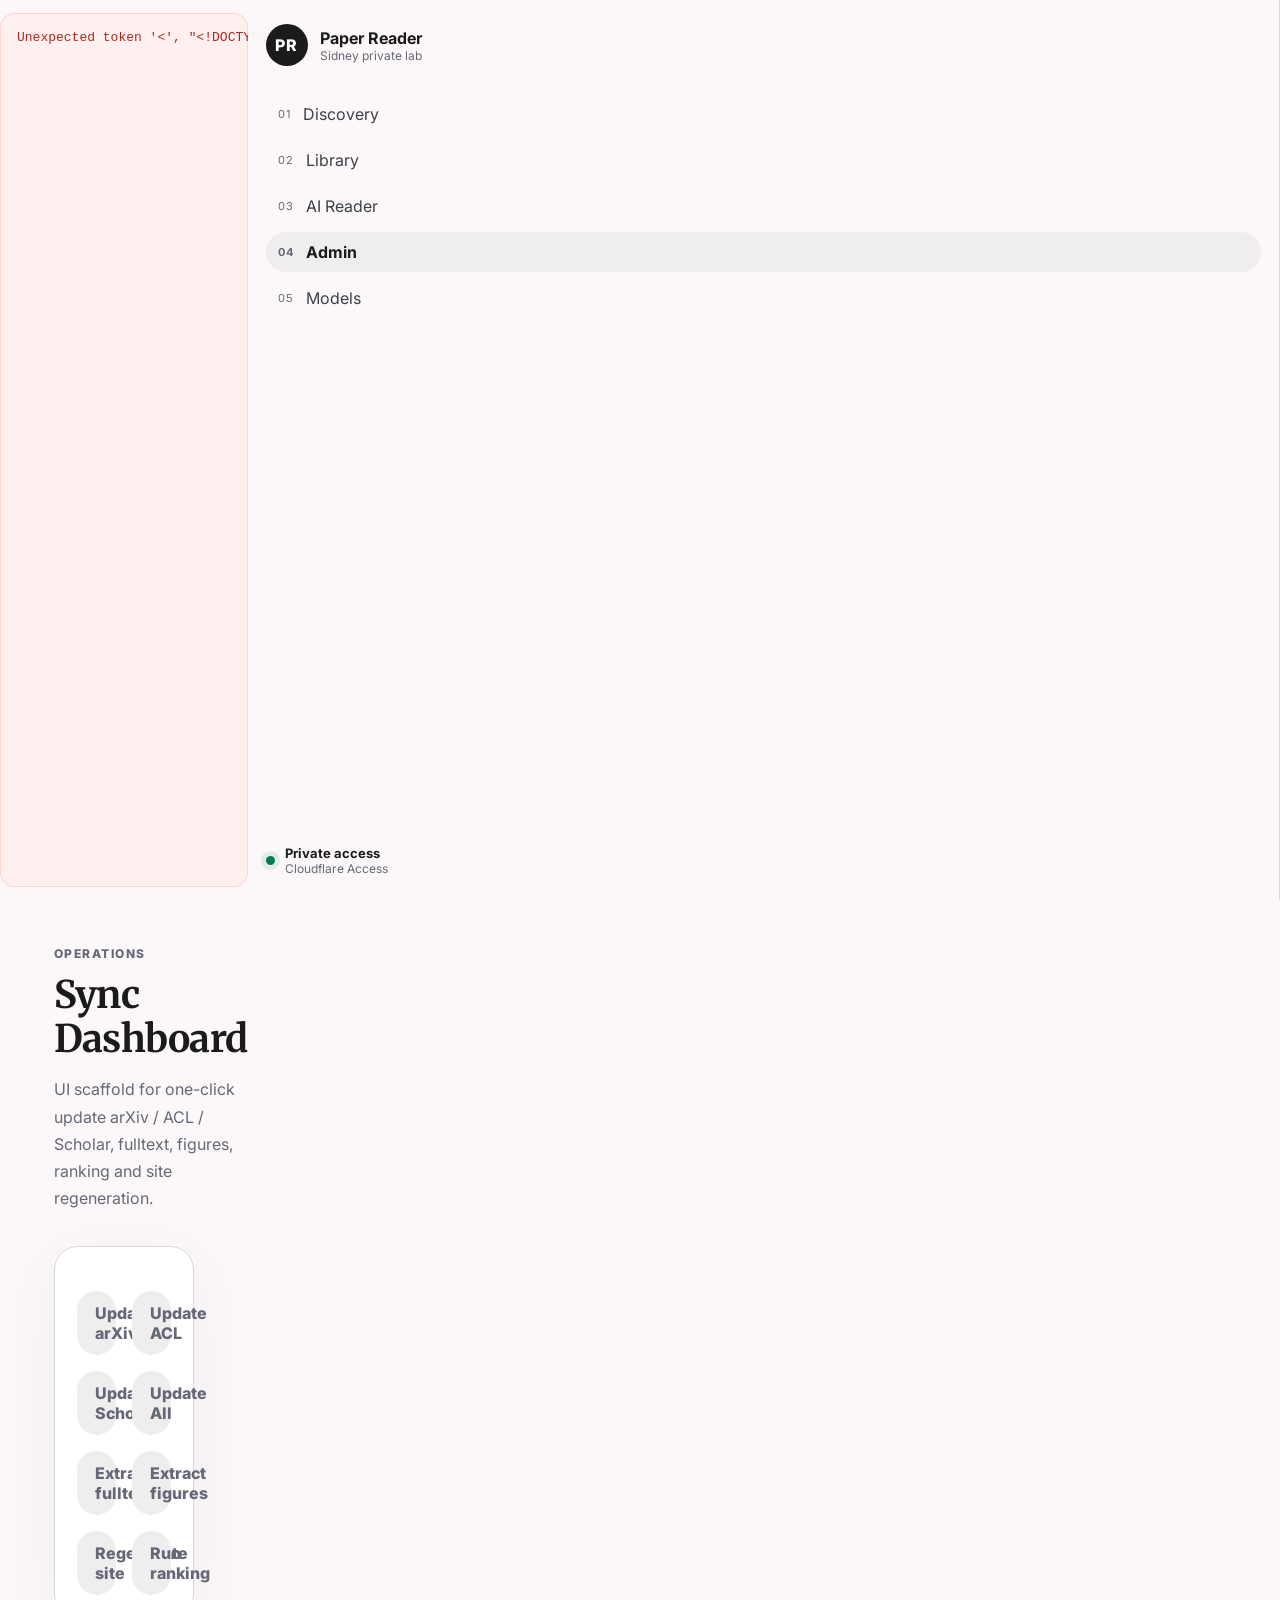
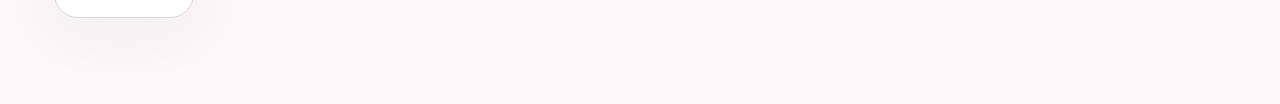
==== paper_search/reader_web/admin.html @ 404bb13f "feat: add multi-page AI reader layout" ====
<!doctype html>
<html lang="zh-CN"><head><meta charset="utf-8" /><meta name="viewport" content="width=device-width, initial-scale=1" /><title>Admin · __SITE_TITLE__</title><link rel="stylesheet" href="assets/style.css?v=multi-1" /></head>
<body class="reader-app" data-page="admin"><aside class="sidebar" data-nav></aside><main class="main-frame"><header class="masthead compact"><div><p class="eyebrow">Operations</p><h1>Sync Dashboard</h1><p class="lead">UI scaffold for one-click update arXiv / ACL / Scholar, fulltext, figures, ranking and site regeneration.</p></div></header><section class="settings-card admin-card"><div class="action-grid"><button disabled>Update arXiv</button><button disabled>Update ACL</button><button disabled>Update Scholar</button><button disabled>Update All</button><button disabled>Extract fulltext</button><button disabled>Extract figures</button><button disabled>Regenerate site</button><button disabled>Run ranking</button></div></section></main><script src="assets/app.js?v=multi-1"></script></body></html>
---- paper_search/reader_web/assets/style.css ----
@import url('https://fonts.googleapis.com/css2?family=Inter:wght@400;500;600;700;800&family=Merriweather:wght@400;700;900&display=swap');
:root{color-scheme:light;--bg:#fcf8f9;--surface:#fff;--surface-low:#f6f3f4;--surface-mid:#f0edee;--surface-high:#e5e2e3;--text:#1b1b1c;--muted:#656977;--line:#d9d7dc;--blue:#004ac6;--blue-soft:#dbe1ff;--green:#007d52;--red:#b4271d;--shadow:0 24px 80px rgba(33,36,44,.08)}*{box-sizing:border-box}html{scroll-behavior:smooth}body{margin:0;background:var(--bg);color:var(--text);font-family:Inter,ui-sans-serif,system-ui,-apple-system,"Segoe UI",sans-serif}a{color:inherit;text-decoration:none}button,input,select,textarea{font:inherit}.hidden{display:none!important}.reader-app{display:grid;grid-template-columns:248px minmax(0,1fr);min-height:100vh}.sidebar{position:sticky;top:0;height:100vh;padding:24px 18px;border-right:1px solid var(--line);background:rgba(252,248,249,.9);backdrop-filter:blur(18px);display:flex;flex-direction:column;gap:28px}.brand-block{display:flex;gap:12px;align-items:center}.brand-mark{width:42px;height:42px;border-radius:50%;background:var(--text);color:#fff;display:grid;place-items:center;font-weight:800;letter-spacing:.08em}.brand-block strong{display:block}.brand-block span,.sidebar-foot small,.eyebrow,.card-meta,.daily-item small{display:block;color:var(--muted);font-size:12px}.side-nav{display:grid;gap:6px}.side-link{border:0;background:transparent;border-radius:999px;padding:10px 12px;text-align:left;color:#3c4048;display:flex;gap:12px;align-items:center}.side-link span{font-size:11px;color:var(--muted);letter-spacing:.08em}.side-link.active,.side-link:hover{background:var(--surface-mid);color:var(--text);font-weight:700}.sidebar-foot{margin-top:auto;display:flex;gap:10px;align-items:center;font-size:13px}.live-dot{width:9px;height:9px;border-radius:50%;background:var(--green);box-shadow:0 0 0 5px rgba(0,125,82,.1)}.main-frame{padding:34px 54px 86px;max-width:1440px;width:100%;margin:0 auto}.masthead{display:flex;justify-content:space-between;gap:30px;align-items:flex-start;margin-bottom:28px}.masthead.compact{margin-bottom:18px}.eyebrow{text-transform:uppercase;letter-spacing:.12em;font-weight:800}.masthead h1,.library-toolbar h2,.settings-card h2{font-family:Merriweather,serif;font-size:38px;line-height:1.15;margin:8px 0 10px;letter-spacing:-.02em}.lead{max-width:780px;color:var(--muted);font-size:16px;line-height:1.7}.mast-actions{display:flex;gap:10px}.icon-btn,.primary-link,.text-action{border:0;border-radius:999px;background:var(--text);color:#fff;padding:10px 16px;font-weight:800;cursor:pointer}.icon-btn.ghost{background:var(--surface);color:var(--text);border:1px solid var(--line)}.text-action{background:transparent;color:var(--blue);padding:0}.stats-strip{display:grid;grid-template-columns:repeat(4,minmax(0,1fr));gap:14px;margin-bottom:30px}.stat{background:var(--surface);border:1px solid var(--line);padding:18px;border-radius:18px}.stat strong{display:block;font-size:30px;font-family:Merriweather,serif}.stat span{display:block;font-weight:700}.stat small{color:var(--muted)}.editorial-grid{display:grid;grid-template-columns:minmax(0,1fr) 360px;gap:24px}.hero-paper{min-height:420px;background:linear-gradient(135deg,#fff 0,#fff 58%,var(--blue-soft));border:1px solid var(--line);border-radius:28px;padding:42px;display:flex;flex-direction:column;justify-content:flex-end;box-shadow:var(--shadow)}.hero-paper h2{font-family:Merriweather,serif;font-size:34px;line-height:1.22;max-width:780px;margin:10px 0}.hero-paper p{font-size:17px;line-height:1.75;color:#3f4450;max-width:840px}.hero-footer{display:flex;justify-content:space-between;gap:14px;align-items:center;margin-top:22px;color:var(--muted)}.today-column,.settings-card,.mini-panel{background:var(--surface);border:1px solid var(--line);border-radius:24px;padding:22px;box-shadow:0 16px 60px rgba(33,36,44,.05)}.section-head{display:flex;align-items:center;justify-content:space-between;gap:12px;margin-bottom:16px}.section-head span:first-child{text-transform:uppercase;letter-spacing:.12em;color:var(--muted);font-size:12px;font-weight:800}.daily-list{display:grid;gap:4px}.daily-item{display:grid;grid-template-columns:34px 1fr;gap:10px;padding:14px 0;border-bottom:1px solid var(--line)}.daily-item span{color:var(--blue);font-weight:800}.daily-item strong{font-family:Merriweather,serif;line-height:1.35}.daily-item small{grid-column:2}.continue-section{margin-top:34px}.continue-grid,.paper-grid{display:grid;grid-template-columns:repeat(3,minmax(0,1fr));gap:16px}.small-card,.paper-card{background:var(--surface);border:1px solid var(--line);border-radius:20px;padding:22px;min-height:220px;display:flex;flex-direction:column;transition:.18s ease}.small-card:hover,.paper-card:hover{transform:translateY(-2px);border-color:#b9c1d4}.card-meta{display:flex;justify-content:space-between;gap:10px;text-transform:uppercase;letter-spacing:.08em}.small-card h3,.paper-card h3{font-family:Merriweather,serif;font-size:19px;line-height:1.35;margin:18px 0 10px}.small-card p,.paper-card p{color:#4c5260;line-height:1.65;margin:0 0 auto}.tag-row{display:flex;gap:6px;flex-wrap:wrap;margin-top:18px}.tag-row em,.meta-list em{font-style:normal;font-size:11px;background:var(--surface-mid);border-radius:999px;padding:4px 8px;color:#48505e}.library-toolbar{display:flex;justify-content:flex-end;gap:20px;align-items:flex-end;margin-bottom:22px}.filters{display:flex;gap:10px;flex-wrap:wrap;justify-content:flex-end}.filters input,.filters select,.settings-grid input,.settings-grid select,.full-input,.chat-config input,.chat-config select{border:1px solid var(--line);background:#fff;border-radius:12px;padding:11px 12px;min-width:180px}.settings-grid,.action-grid{display:grid;grid-template-columns:repeat(2,minmax(0,1fr));gap:16px;margin-top:22px}.settings-grid label{display:grid;gap:8px;color:var(--muted);font-weight:700}.action-grid button{border:0;border-radius:999px;background:var(--surface-mid);color:var(--muted);padding:12px 18px;font-weight:800;cursor:not-allowed}.empty,.fatal{background:#fff0ef;color:var(--red);border:1px solid #ffd5d0;border-radius:14px;padding:16px}.back-link{font-weight:800;color:var(--blue)}
/* AI three-column reader */.ai-reader-app{grid-template-columns:300px minmax(420px,1fr) 360px;height:100vh;overflow:hidden}.reader-left,.reader-chat{height:100vh;overflow:auto;background:rgba(252,248,249,.94);border-right:1px solid var(--line);padding:22px;display:flex;flex-direction:column;gap:18px}.reader-chat{border-right:0;border-left:1px solid var(--line);background:var(--surface-low)}.left-panel,.chat-config{background:var(--surface);border:1px solid var(--line);border-radius:20px;padding:16px;display:grid;gap:10px}.paper-list-panel{min-height:0;flex:1}.ai-paper-list{display:grid;gap:8px;overflow:auto}.ai-paper-item{border:1px solid transparent;background:transparent;border-radius:14px;padding:12px;text-align:left;display:grid;gap:4px;cursor:pointer}.ai-paper-item:hover,.ai-paper-item.active{background:var(--surface-mid);border-color:var(--line)}.ai-paper-item strong{font-family:Merriweather,serif;font-size:14px;line-height:1.35}.ai-paper-item span,.ai-paper-item small{color:var(--muted);font-size:12px}.reader-center{height:100vh;overflow:auto;padding:24px 28px 34px}.ai-paper-header{margin:0 auto 18px;max-width:980px}.ai-paper-header h1{font-family:Merriweather,serif;font-size:30px;line-height:1.2;margin:8px 0 10px}.ai-paper-header p{color:var(--muted);line-height:1.5}.pdf-shell{max-width:980px;margin:0 auto;background:var(--surface);border:1px solid var(--line);border-radius:24px;overflow:hidden;box-shadow:var(--shadow)}.pdf-toolbar{height:58px;padding:10px 14px;border-bottom:1px solid var(--line);display:flex;justify-content:space-between;gap:12px;align-items:center}.pdf-toolbar strong{display:block}.pdf-toolbar span{font-size:12px;color:var(--muted)}.pdf-actions{display:flex;gap:8px;align-items:center}.tiny{border:1px solid var(--line);background:var(--surface-low);border-radius:999px;padding:7px 11px;font-size:12px;font-weight:800;cursor:pointer}.tiny.active{background:var(--text);color:#fff}.tiny.ghost{color:var(--blue);background:#fff}#pdf-frame{width:100%;height:calc(100vh - 230px);min-height:560px;border:0;background:#f3f3f3}.synced-note{padding:34px;min-height:560px}.reader-chat .prompt-row{margin:0}.prompt-row{display:flex;gap:8px;flex-wrap:wrap;margin-top:18px}.prompt-row.vertical{display:grid}.prompt-chip{border:1px solid var(--line);background:var(--surface);border-radius:999px;padding:9px 12px;cursor:pointer;color:#333;text-align:left}.prompt-chip:hover{border-color:var(--blue);color:var(--blue)}.chat-log{flex:1;overflow:auto;padding:6px 0;display:flex;flex-direction:column;gap:12px}.bubble{max-width:92%;border:1px solid var(--line);background:var(--surface);padding:13px 15px;border-radius:18px;line-height:1.65;white-space:pre-wrap}.bubble.user{align-self:flex-end;background:var(--text);color:#fff}.bubble.error{background:#fff0ef;color:var(--red)}.floating-composer{display:flex;gap:10px;background:#fff;border:1px solid var(--line);border-radius:24px;padding:10px;box-shadow:0 18px 55px rgba(33,36,44,.10)}.floating-composer textarea{flex:1;border:0;outline:0;resize:none;min-height:46px;padding:10px;background:transparent}.floating-composer button{border:0;border-radius:999px;background:var(--green);color:#fff;padding:10px 18px;font-weight:800;cursor:pointer}.chat-config{grid-template-columns:1fr}.chat-config select,.chat-config input{width:100%;min-width:0}
/* simple paper page */.reading-hero{max-width:980px;margin:20px auto 32px}.reading-hero h1{font-family:Merriweather,serif;font-size:42px;line-height:1.18;letter-spacing:-.02em;margin:10px 0 16px}.reading-hero p{color:var(--muted);line-height:1.7}.reading-layout{display:grid;grid-template-columns:minmax(0,780px) 320px;gap:54px;align-items:start;justify-content:center}.reading-column{background:var(--surface);border:1px solid var(--line);border-radius:28px;padding:44px}.content-section{scroll-margin-top:24px;border-bottom:1px solid var(--line);padding-bottom:28px;margin-bottom:30px}.content-section:last-child{border-bottom:0;margin-bottom:0}.content-section h2{font-family:Merriweather,serif;font-size:24px;margin:0 0 16px}.content-section p{font-family:Merriweather,serif;font-size:17px;line-height:1.85;color:#30323a;white-space:pre-wrap}.insight-column{position:sticky;top:24px;display:grid;gap:16px}.meta-list{display:grid;grid-template-columns:90px 1fr;gap:10px;margin:12px 0 0}.meta-list dt{color:var(--muted);font-size:12px;text-transform:uppercase;letter-spacing:.08em}.meta-list dd{margin:0}.status-pill{border-radius:999px;background:#e8f7ef;color:var(--green);padding:4px 9px;font-size:12px;font-weight:800}
@media(max-width:1200px){.ai-reader-app{grid-template-columns:260px minmax(0,1fr)}.reader-chat{grid-column:1/3;height:42vh;border-left:0;border-top:1px solid var(--line)}.reader-center{height:58vh}.reader-left{height:58vh}}@media(max-width:900px){.reader-app,.ai-reader-app{display:block;height:auto;overflow:auto}.sidebar,.reader-left,.reader-chat{position:relative;height:auto;border-right:0;border-bottom:1px solid var(--line)}.main-frame,.reader-center{padding:24px}.editorial-grid,.reading-layout{grid-template-columns:1fr}.stats-strip,.continue-grid,.paper-grid{grid-template-columns:repeat(2,minmax(0,1fr))}.insight-column{position:relative;top:auto}#pdf-frame{height:560px}}@media(max-width:680px){.masthead,.library-toolbar{display:block}.stats-strip,.continue-grid,.paper-grid,.settings-grid,.action-grid{grid-template-columns:1fr}.hero-paper{padding:26px;min-height:320px}.hero-paper h2,.reading-hero h1{font-size:28px}.filters{justify-content:stretch}.filters input,.filters select{width:100%}.reading-column{padding:24px}}
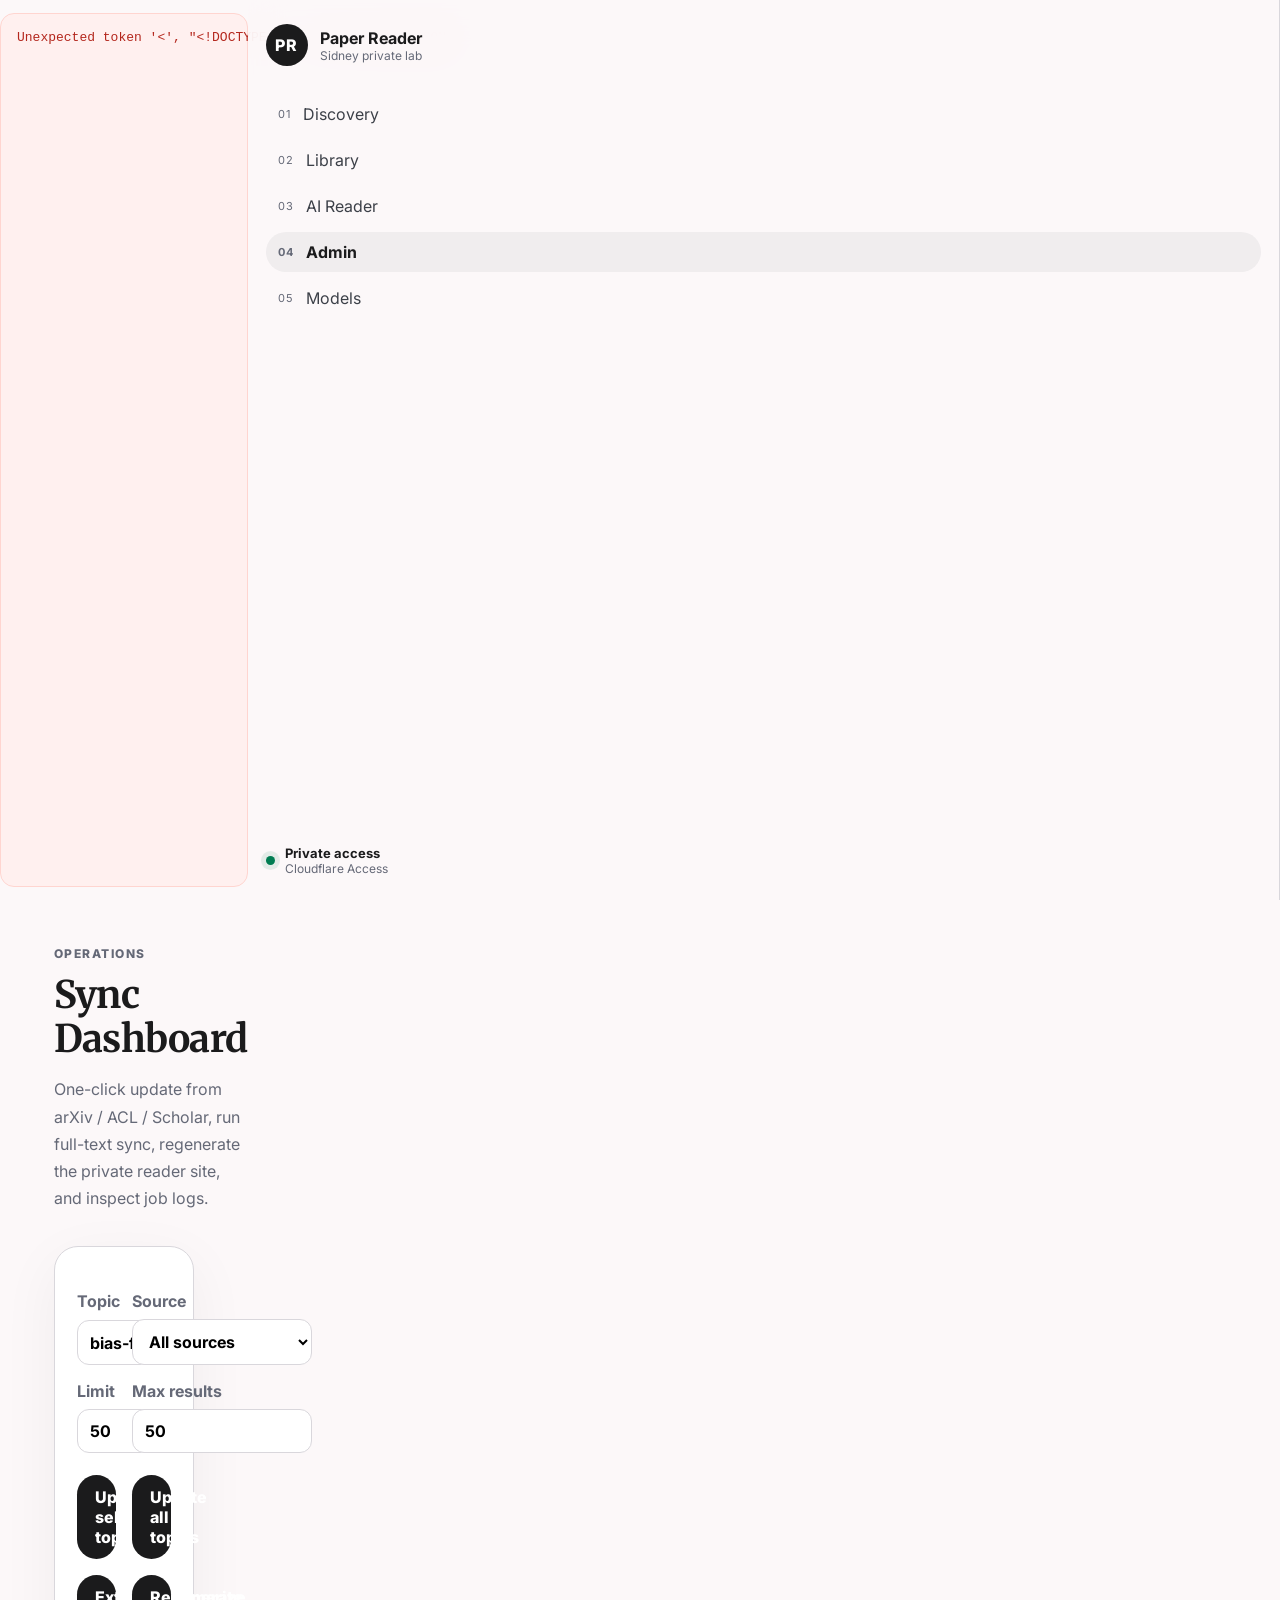
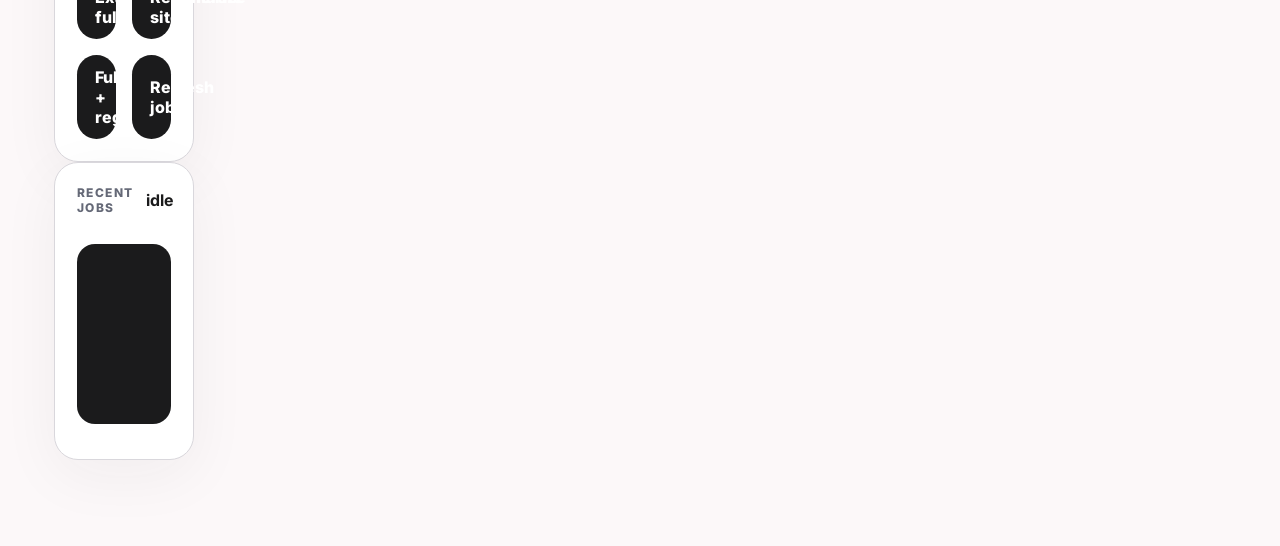
==== commit 33aa247f: "feat: add reader admin job dashboard" ====
--- a/paper_search/reader_web/admin.html
+++ b/paper_search/reader_web/admin.html
@@ -1,3 +1,3 @@
 <!doctype html>
 <html lang="zh-CN"><head><meta charset="utf-8" /><meta name="viewport" content="width=device-width, initial-scale=1" /><title>Admin · __SITE_TITLE__</title><link rel="stylesheet" href="assets/style.css?v=multi-1" /></head>
-<body class="reader-app" data-page="admin"><aside class="sidebar" data-nav></aside><main class="main-frame"><header class="masthead compact"><div><p class="eyebrow">Operations</p><h1>Sync Dashboard</h1><p class="lead">UI scaffold for one-click update arXiv / ACL / Scholar, fulltext, figures, ranking and site regeneration.</p></div></header><section class="settings-card admin-card"><div class="action-grid"><button disabled>Update arXiv</button><button disabled>Update ACL</button><button disabled>Update Scholar</button><button disabled>Update All</button><button disabled>Extract fulltext</button><button disabled>Extract figures</button><button disabled>Regenerate site</button><button disabled>Run ranking</button></div></section></main><script src="assets/app.js?v=multi-1"></script></body></html>
+<body class="reader-app" data-page="admin"><aside class="sidebar" data-nav></aside><main class="main-frame"><header class="masthead compact"><div><p class="eyebrow">Operations</p><h1>Sync Dashboard</h1><p class="lead">One-click update from arXiv / ACL / Scholar, run full-text sync, regenerate the private reader site, and inspect job logs.</p></div></header><section class="settings-card admin-card"><div class="settings-grid"><label>Topic<input id="admin-topic" value="bias-fairness" /></label><label>Source<select id="admin-source"><option value="all">All sources</option><option value="acl">ACL</option><option value="arxiv">arXiv</option><option value="scholar">Scholar</option></select></label><label>Limit<input id="admin-limit" type="number" value="50" min="1" max="1000" /></label><label>Max results<input id="admin-max-results" type="number" value="50" min="1" max="500" /></label></div><div class="action-grid"><button data-job-action="update">Update selected topic</button><button data-job-action="update-all">Update all topics</button><button data-job-action="fulltext">Extract/summarize fulltext</button><button data-job-action="regenerate">Regenerate site</button><button data-job-action="fulltext-and-regenerate">Fulltext + regenerate</button><button data-refresh-jobs="1">Refresh jobs</button></div></section><section class="settings-card"><div class="section-head"><span>Recent jobs</span><strong id="job-status-title">idle</strong></div><div id="job-list" class="job-list"></div><pre id="job-output" class="job-output"></pre></section></main><script src="assets/app.js?v=multi-1"></script></body></html>
--- a/paper_search/reader_web/assets/style.css
+++ b/paper_search/reader_web/assets/style.css
@@ -1,5 +1,5 @@
 @import url('https://fonts.googleapis.com/css2?family=Inter:wght@400;500;600;700;800&family=Merriweather:wght@400;700;900&display=swap');
-:root{color-scheme:light;--bg:#fcf8f9;--surface:#fff;--surface-low:#f6f3f4;--surface-mid:#f0edee;--surface-high:#e5e2e3;--text:#1b1b1c;--muted:#656977;--line:#d9d7dc;--blue:#004ac6;--blue-soft:#dbe1ff;--green:#007d52;--red:#b4271d;--shadow:0 24px 80px rgba(33,36,44,.08)}*{box-sizing:border-box}html{scroll-behavior:smooth}body{margin:0;background:var(--bg);color:var(--text);font-family:Inter,ui-sans-serif,system-ui,-apple-system,"Segoe UI",sans-serif}a{color:inherit;text-decoration:none}button,input,select,textarea{font:inherit}.hidden{display:none!important}.reader-app{display:grid;grid-template-columns:248px minmax(0,1fr);min-height:100vh}.sidebar{position:sticky;top:0;height:100vh;padding:24px 18px;border-right:1px solid var(--line);background:rgba(252,248,249,.9);backdrop-filter:blur(18px);display:flex;flex-direction:column;gap:28px}.brand-block{display:flex;gap:12px;align-items:center}.brand-mark{width:42px;height:42px;border-radius:50%;background:var(--text);color:#fff;display:grid;place-items:center;font-weight:800;letter-spacing:.08em}.brand-block strong{display:block}.brand-block span,.sidebar-foot small,.eyebrow,.card-meta,.daily-item small{display:block;color:var(--muted);font-size:12px}.side-nav{display:grid;gap:6px}.side-link{border:0;background:transparent;border-radius:999px;padding:10px 12px;text-align:left;color:#3c4048;display:flex;gap:12px;align-items:center}.side-link span{font-size:11px;color:var(--muted);letter-spacing:.08em}.side-link.active,.side-link:hover{background:var(--surface-mid);color:var(--text);font-weight:700}.sidebar-foot{margin-top:auto;display:flex;gap:10px;align-items:center;font-size:13px}.live-dot{width:9px;height:9px;border-radius:50%;background:var(--green);box-shadow:0 0 0 5px rgba(0,125,82,.1)}.main-frame{padding:34px 54px 86px;max-width:1440px;width:100%;margin:0 auto}.masthead{display:flex;justify-content:space-between;gap:30px;align-items:flex-start;margin-bottom:28px}.masthead.compact{margin-bottom:18px}.eyebrow{text-transform:uppercase;letter-spacing:.12em;font-weight:800}.masthead h1,.library-toolbar h2,.settings-card h2{font-family:Merriweather,serif;font-size:38px;line-height:1.15;margin:8px 0 10px;letter-spacing:-.02em}.lead{max-width:780px;color:var(--muted);font-size:16px;line-height:1.7}.mast-actions{display:flex;gap:10px}.icon-btn,.primary-link,.text-action{border:0;border-radius:999px;background:var(--text);color:#fff;padding:10px 16px;font-weight:800;cursor:pointer}.icon-btn.ghost{background:var(--surface);color:var(--text);border:1px solid var(--line)}.text-action{background:transparent;color:var(--blue);padding:0}.stats-strip{display:grid;grid-template-columns:repeat(4,minmax(0,1fr));gap:14px;margin-bottom:30px}.stat{background:var(--surface);border:1px solid var(--line);padding:18px;border-radius:18px}.stat strong{display:block;font-size:30px;font-family:Merriweather,serif}.stat span{display:block;font-weight:700}.stat small{color:var(--muted)}.editorial-grid{display:grid;grid-template-columns:minmax(0,1fr) 360px;gap:24px}.hero-paper{min-height:420px;background:linear-gradient(135deg,#fff 0,#fff 58%,var(--blue-soft));border:1px solid var(--line);border-radius:28px;padding:42px;display:flex;flex-direction:column;justify-content:flex-end;box-shadow:var(--shadow)}.hero-paper h2{font-family:Merriweather,serif;font-size:34px;line-height:1.22;max-width:780px;margin:10px 0}.hero-paper p{font-size:17px;line-height:1.75;color:#3f4450;max-width:840px}.hero-footer{display:flex;justify-content:space-between;gap:14px;align-items:center;margin-top:22px;color:var(--muted)}.today-column,.settings-card,.mini-panel{background:var(--surface);border:1px solid var(--line);border-radius:24px;padding:22px;box-shadow:0 16px 60px rgba(33,36,44,.05)}.section-head{display:flex;align-items:center;justify-content:space-between;gap:12px;margin-bottom:16px}.section-head span:first-child{text-transform:uppercase;letter-spacing:.12em;color:var(--muted);font-size:12px;font-weight:800}.daily-list{display:grid;gap:4px}.daily-item{display:grid;grid-template-columns:34px 1fr;gap:10px;padding:14px 0;border-bottom:1px solid var(--line)}.daily-item span{color:var(--blue);font-weight:800}.daily-item strong{font-family:Merriweather,serif;line-height:1.35}.daily-item small{grid-column:2}.continue-section{margin-top:34px}.continue-grid,.paper-grid{display:grid;grid-template-columns:repeat(3,minmax(0,1fr));gap:16px}.small-card,.paper-card{background:var(--surface);border:1px solid var(--line);border-radius:20px;padding:22px;min-height:220px;display:flex;flex-direction:column;transition:.18s ease}.small-card:hover,.paper-card:hover{transform:translateY(-2px);border-color:#b9c1d4}.card-meta{display:flex;justify-content:space-between;gap:10px;text-transform:uppercase;letter-spacing:.08em}.small-card h3,.paper-card h3{font-family:Merriweather,serif;font-size:19px;line-height:1.35;margin:18px 0 10px}.small-card p,.paper-card p{color:#4c5260;line-height:1.65;margin:0 0 auto}.tag-row{display:flex;gap:6px;flex-wrap:wrap;margin-top:18px}.tag-row em,.meta-list em{font-style:normal;font-size:11px;background:var(--surface-mid);border-radius:999px;padding:4px 8px;color:#48505e}.library-toolbar{display:flex;justify-content:flex-end;gap:20px;align-items:flex-end;margin-bottom:22px}.filters{display:flex;gap:10px;flex-wrap:wrap;justify-content:flex-end}.filters input,.filters select,.settings-grid input,.settings-grid select,.full-input,.chat-config input,.chat-config select{border:1px solid var(--line);background:#fff;border-radius:12px;padding:11px 12px;min-width:180px}.settings-grid,.action-grid{display:grid;grid-template-columns:repeat(2,minmax(0,1fr));gap:16px;margin-top:22px}.settings-grid label{display:grid;gap:8px;color:var(--muted);font-weight:700}.action-grid button{border:0;border-radius:999px;background:var(--surface-mid);color:var(--muted);padding:12px 18px;font-weight:800;cursor:not-allowed}.empty,.fatal{background:#fff0ef;color:var(--red);border:1px solid #ffd5d0;border-radius:14px;padding:16px}.back-link{font-weight:800;color:var(--blue)}
+:root{color-scheme:light;--bg:#fcf8f9;--surface:#fff;--surface-low:#f6f3f4;--surface-mid:#f0edee;--surface-high:#e5e2e3;--text:#1b1b1c;--muted:#656977;--line:#d9d7dc;--blue:#004ac6;--blue-soft:#dbe1ff;--green:#007d52;--red:#b4271d;--shadow:0 24px 80px rgba(33,36,44,.08)}*{box-sizing:border-box}html{scroll-behavior:smooth}body{margin:0;background:var(--bg);color:var(--text);font-family:Inter,ui-sans-serif,system-ui,-apple-system,"Segoe UI",sans-serif}a{color:inherit;text-decoration:none}button,input,select,textarea{font:inherit}.hidden{display:none!important}.reader-app{display:grid;grid-template-columns:248px minmax(0,1fr);min-height:100vh}.sidebar{position:sticky;top:0;height:100vh;padding:24px 18px;border-right:1px solid var(--line);background:rgba(252,248,249,.9);backdrop-filter:blur(18px);display:flex;flex-direction:column;gap:28px}.brand-block{display:flex;gap:12px;align-items:center}.brand-mark{width:42px;height:42px;border-radius:50%;background:var(--text);color:#fff;display:grid;place-items:center;font-weight:800;letter-spacing:.08em}.brand-block strong{display:block}.brand-block span,.sidebar-foot small,.eyebrow,.card-meta,.daily-item small{display:block;color:var(--muted);font-size:12px}.side-nav{display:grid;gap:6px}.side-link{border:0;background:transparent;border-radius:999px;padding:10px 12px;text-align:left;color:#3c4048;display:flex;gap:12px;align-items:center}.side-link span{font-size:11px;color:var(--muted);letter-spacing:.08em}.side-link.active,.side-link:hover{background:var(--surface-mid);color:var(--text);font-weight:700}.sidebar-foot{margin-top:auto;display:flex;gap:10px;align-items:center;font-size:13px}.live-dot{width:9px;height:9px;border-radius:50%;background:var(--green);box-shadow:0 0 0 5px rgba(0,125,82,.1)}.main-frame{padding:34px 54px 86px;max-width:1440px;width:100%;margin:0 auto}.masthead{display:flex;justify-content:space-between;gap:30px;align-items:flex-start;margin-bottom:28px}.masthead.compact{margin-bottom:18px}.eyebrow{text-transform:uppercase;letter-spacing:.12em;font-weight:800}.masthead h1,.library-toolbar h2,.settings-card h2{font-family:Merriweather,serif;font-size:38px;line-height:1.15;margin:8px 0 10px;letter-spacing:-.02em}.lead{max-width:780px;color:var(--muted);font-size:16px;line-height:1.7}.mast-actions{display:flex;gap:10px}.icon-btn,.primary-link,.text-action{border:0;border-radius:999px;background:var(--text);color:#fff;padding:10px 16px;font-weight:800;cursor:pointer}.icon-btn.ghost{background:var(--surface);color:var(--text);border:1px solid var(--line)}.text-action{background:transparent;color:var(--blue);padding:0}.stats-strip{display:grid;grid-template-columns:repeat(4,minmax(0,1fr));gap:14px;margin-bottom:30px}.stat{background:var(--surface);border:1px solid var(--line);padding:18px;border-radius:18px}.stat strong{display:block;font-size:30px;font-family:Merriweather,serif}.stat span{display:block;font-weight:700}.stat small{color:var(--muted)}.editorial-grid{display:grid;grid-template-columns:minmax(0,1fr) 360px;gap:24px}.hero-paper{min-height:420px;background:linear-gradient(135deg,#fff 0,#fff 58%,var(--blue-soft));border:1px solid var(--line);border-radius:28px;padding:42px;display:flex;flex-direction:column;justify-content:flex-end;box-shadow:var(--shadow)}.hero-paper h2{font-family:Merriweather,serif;font-size:34px;line-height:1.22;max-width:780px;margin:10px 0}.hero-paper p{font-size:17px;line-height:1.75;color:#3f4450;max-width:840px}.hero-footer{display:flex;justify-content:space-between;gap:14px;align-items:center;margin-top:22px;color:var(--muted)}.today-column,.settings-card,.mini-panel{background:var(--surface);border:1px solid var(--line);border-radius:24px;padding:22px;box-shadow:0 16px 60px rgba(33,36,44,.05)}.section-head{display:flex;align-items:center;justify-content:space-between;gap:12px;margin-bottom:16px}.section-head span:first-child{text-transform:uppercase;letter-spacing:.12em;color:var(--muted);font-size:12px;font-weight:800}.daily-list{display:grid;gap:4px}.daily-item{display:grid;grid-template-columns:34px 1fr;gap:10px;padding:14px 0;border-bottom:1px solid var(--line)}.daily-item span{color:var(--blue);font-weight:800}.daily-item strong{font-family:Merriweather,serif;line-height:1.35}.daily-item small{grid-column:2}.continue-section{margin-top:34px}.continue-grid,.paper-grid{display:grid;grid-template-columns:repeat(3,minmax(0,1fr));gap:16px}.small-card,.paper-card{background:var(--surface);border:1px solid var(--line);border-radius:20px;padding:22px;min-height:220px;display:flex;flex-direction:column;transition:.18s ease}.small-card:hover,.paper-card:hover{transform:translateY(-2px);border-color:#b9c1d4}.card-meta{display:flex;justify-content:space-between;gap:10px;text-transform:uppercase;letter-spacing:.08em}.small-card h3,.paper-card h3{font-family:Merriweather,serif;font-size:19px;line-height:1.35;margin:18px 0 10px}.small-card p,.paper-card p{color:#4c5260;line-height:1.65;margin:0 0 auto}.tag-row{display:flex;gap:6px;flex-wrap:wrap;margin-top:18px}.tag-row em,.meta-list em{font-style:normal;font-size:11px;background:var(--surface-mid);border-radius:999px;padding:4px 8px;color:#48505e}.library-toolbar{display:flex;justify-content:flex-end;gap:20px;align-items:flex-end;margin-bottom:22px}.filters{display:flex;gap:10px;flex-wrap:wrap;justify-content:flex-end}.filters input,.filters select,.settings-grid input,.settings-grid select,.full-input,.chat-config input,.chat-config select{border:1px solid var(--line);background:#fff;border-radius:12px;padding:11px 12px;min-width:180px}.settings-grid,.action-grid{display:grid;grid-template-columns:repeat(2,minmax(0,1fr));gap:16px;margin-top:22px}.settings-grid label{display:grid;gap:8px;color:var(--muted);font-weight:700}.action-grid button{border:0;border-radius:999px;background:var(--text);color:#fff;padding:12px 18px;font-weight:800;cursor:pointer}.action-grid button[disabled]{background:var(--surface-mid);color:var(--muted);cursor:not-allowed}.job-list{display:grid;gap:10px}.job-item{border:1px solid var(--line);border-radius:16px;background:var(--surface-low);padding:12px;display:grid;gap:4px;cursor:pointer}.job-item strong{display:flex;justify-content:space-between;gap:10px}.job-item small{color:var(--muted)}.job-output{white-space:pre-wrap;background:#1b1b1c;color:#f7f3f4;border-radius:18px;padding:18px;min-height:180px;max-height:420px;overflow:auto}.empty-log{color:var(--muted)}.empty,.fatal{background:#fff0ef;color:var(--red);border:1px solid #ffd5d0;border-radius:14px;padding:16px}.back-link{font-weight:800;color:var(--blue)}
 /* AI three-column reader */.ai-reader-app{grid-template-columns:300px minmax(420px,1fr) 360px;height:100vh;overflow:hidden}.reader-left,.reader-chat{height:100vh;overflow:auto;background:rgba(252,248,249,.94);border-right:1px solid var(--line);padding:22px;display:flex;flex-direction:column;gap:18px}.reader-chat{border-right:0;border-left:1px solid var(--line);background:var(--surface-low)}.left-panel,.chat-config{background:var(--surface);border:1px solid var(--line);border-radius:20px;padding:16px;display:grid;gap:10px}.paper-list-panel{min-height:0;flex:1}.ai-paper-list{display:grid;gap:8px;overflow:auto}.ai-paper-item{border:1px solid transparent;background:transparent;border-radius:14px;padding:12px;text-align:left;display:grid;gap:4px;cursor:pointer}.ai-paper-item:hover,.ai-paper-item.active{background:var(--surface-mid);border-color:var(--line)}.ai-paper-item strong{font-family:Merriweather,serif;font-size:14px;line-height:1.35}.ai-paper-item span,.ai-paper-item small{color:var(--muted);font-size:12px}.reader-center{height:100vh;overflow:auto;padding:24px 28px 34px}.ai-paper-header{margin:0 auto 18px;max-width:980px}.ai-paper-header h1{font-family:Merriweather,serif;font-size:30px;line-height:1.2;margin:8px 0 10px}.ai-paper-header p{color:var(--muted);line-height:1.5}.pdf-shell{max-width:980px;margin:0 auto;background:var(--surface);border:1px solid var(--line);border-radius:24px;overflow:hidden;box-shadow:var(--shadow)}.pdf-toolbar{height:58px;padding:10px 14px;border-bottom:1px solid var(--line);display:flex;justify-content:space-between;gap:12px;align-items:center}.pdf-toolbar strong{display:block}.pdf-toolbar span{font-size:12px;color:var(--muted)}.pdf-actions{display:flex;gap:8px;align-items:center}.tiny{border:1px solid var(--line);background:var(--surface-low);border-radius:999px;padding:7px 11px;font-size:12px;font-weight:800;cursor:pointer}.tiny.active{background:var(--text);color:#fff}.tiny.ghost{color:var(--blue);background:#fff}#pdf-frame{width:100%;height:calc(100vh - 230px);min-height:560px;border:0;background:#f3f3f3}.synced-note{padding:34px;min-height:560px}.reader-chat .prompt-row{margin:0}.prompt-row{display:flex;gap:8px;flex-wrap:wrap;margin-top:18px}.prompt-row.vertical{display:grid}.prompt-chip{border:1px solid var(--line);background:var(--surface);border-radius:999px;padding:9px 12px;cursor:pointer;color:#333;text-align:left}.prompt-chip:hover{border-color:var(--blue);color:var(--blue)}.chat-log{flex:1;overflow:auto;padding:6px 0;display:flex;flex-direction:column;gap:12px}.bubble{max-width:92%;border:1px solid var(--line);background:var(--surface);padding:13px 15px;border-radius:18px;line-height:1.65;white-space:pre-wrap}.bubble.user{align-self:flex-end;background:var(--text);color:#fff}.bubble.error{background:#fff0ef;color:var(--red)}.floating-composer{display:flex;gap:10px;background:#fff;border:1px solid var(--line);border-radius:24px;padding:10px;box-shadow:0 18px 55px rgba(33,36,44,.10)}.floating-composer textarea{flex:1;border:0;outline:0;resize:none;min-height:46px;padding:10px;background:transparent}.floating-composer button{border:0;border-radius:999px;background:var(--green);color:#fff;padding:10px 18px;font-weight:800;cursor:pointer}.chat-config{grid-template-columns:1fr}.chat-config select,.chat-config input{width:100%;min-width:0}
 /* simple paper page */.reading-hero{max-width:980px;margin:20px auto 32px}.reading-hero h1{font-family:Merriweather,serif;font-size:42px;line-height:1.18;letter-spacing:-.02em;margin:10px 0 16px}.reading-hero p{color:var(--muted);line-height:1.7}.reading-layout{display:grid;grid-template-columns:minmax(0,780px) 320px;gap:54px;align-items:start;justify-content:center}.reading-column{background:var(--surface);border:1px solid var(--line);border-radius:28px;padding:44px}.content-section{scroll-margin-top:24px;border-bottom:1px solid var(--line);padding-bottom:28px;margin-bottom:30px}.content-section:last-child{border-bottom:0;margin-bottom:0}.content-section h2{font-family:Merriweather,serif;font-size:24px;margin:0 0 16px}.content-section p{font-family:Merriweather,serif;font-size:17px;line-height:1.85;color:#30323a;white-space:pre-wrap}.insight-column{position:sticky;top:24px;display:grid;gap:16px}.meta-list{display:grid;grid-template-columns:90px 1fr;gap:10px;margin:12px 0 0}.meta-list dt{color:var(--muted);font-size:12px;text-transform:uppercase;letter-spacing:.08em}.meta-list dd{margin:0}.status-pill{border-radius:999px;background:#e8f7ef;color:var(--green);padding:4px 9px;font-size:12px;font-weight:800}
 @media(max-width:1200px){.ai-reader-app{grid-template-columns:260px minmax(0,1fr)}.reader-chat{grid-column:1/3;height:42vh;border-left:0;border-top:1px solid var(--line)}.reader-center{height:58vh}.reader-left{height:58vh}}@media(max-width:900px){.reader-app,.ai-reader-app{display:block;height:auto;overflow:auto}.sidebar,.reader-left,.reader-chat{position:relative;height:auto;border-right:0;border-bottom:1px solid var(--line)}.main-frame,.reader-center{padding:24px}.editorial-grid,.reading-layout{grid-template-columns:1fr}.stats-strip,.continue-grid,.paper-grid{grid-template-columns:repeat(2,minmax(0,1fr))}.insight-column{position:relative;top:auto}#pdf-frame{height:560px}}@media(max-width:680px){.masthead,.library-toolbar{display:block}.stats-strip,.continue-grid,.paper-grid,.settings-grid,.action-grid{grid-template-columns:1fr}.hero-paper{padding:26px;min-height:320px}.hero-paper h2,.reading-hero h1{font-size:28px}.filters{justify-content:stretch}.filters input,.filters select{width:100%}.reading-column{padding:24px}}
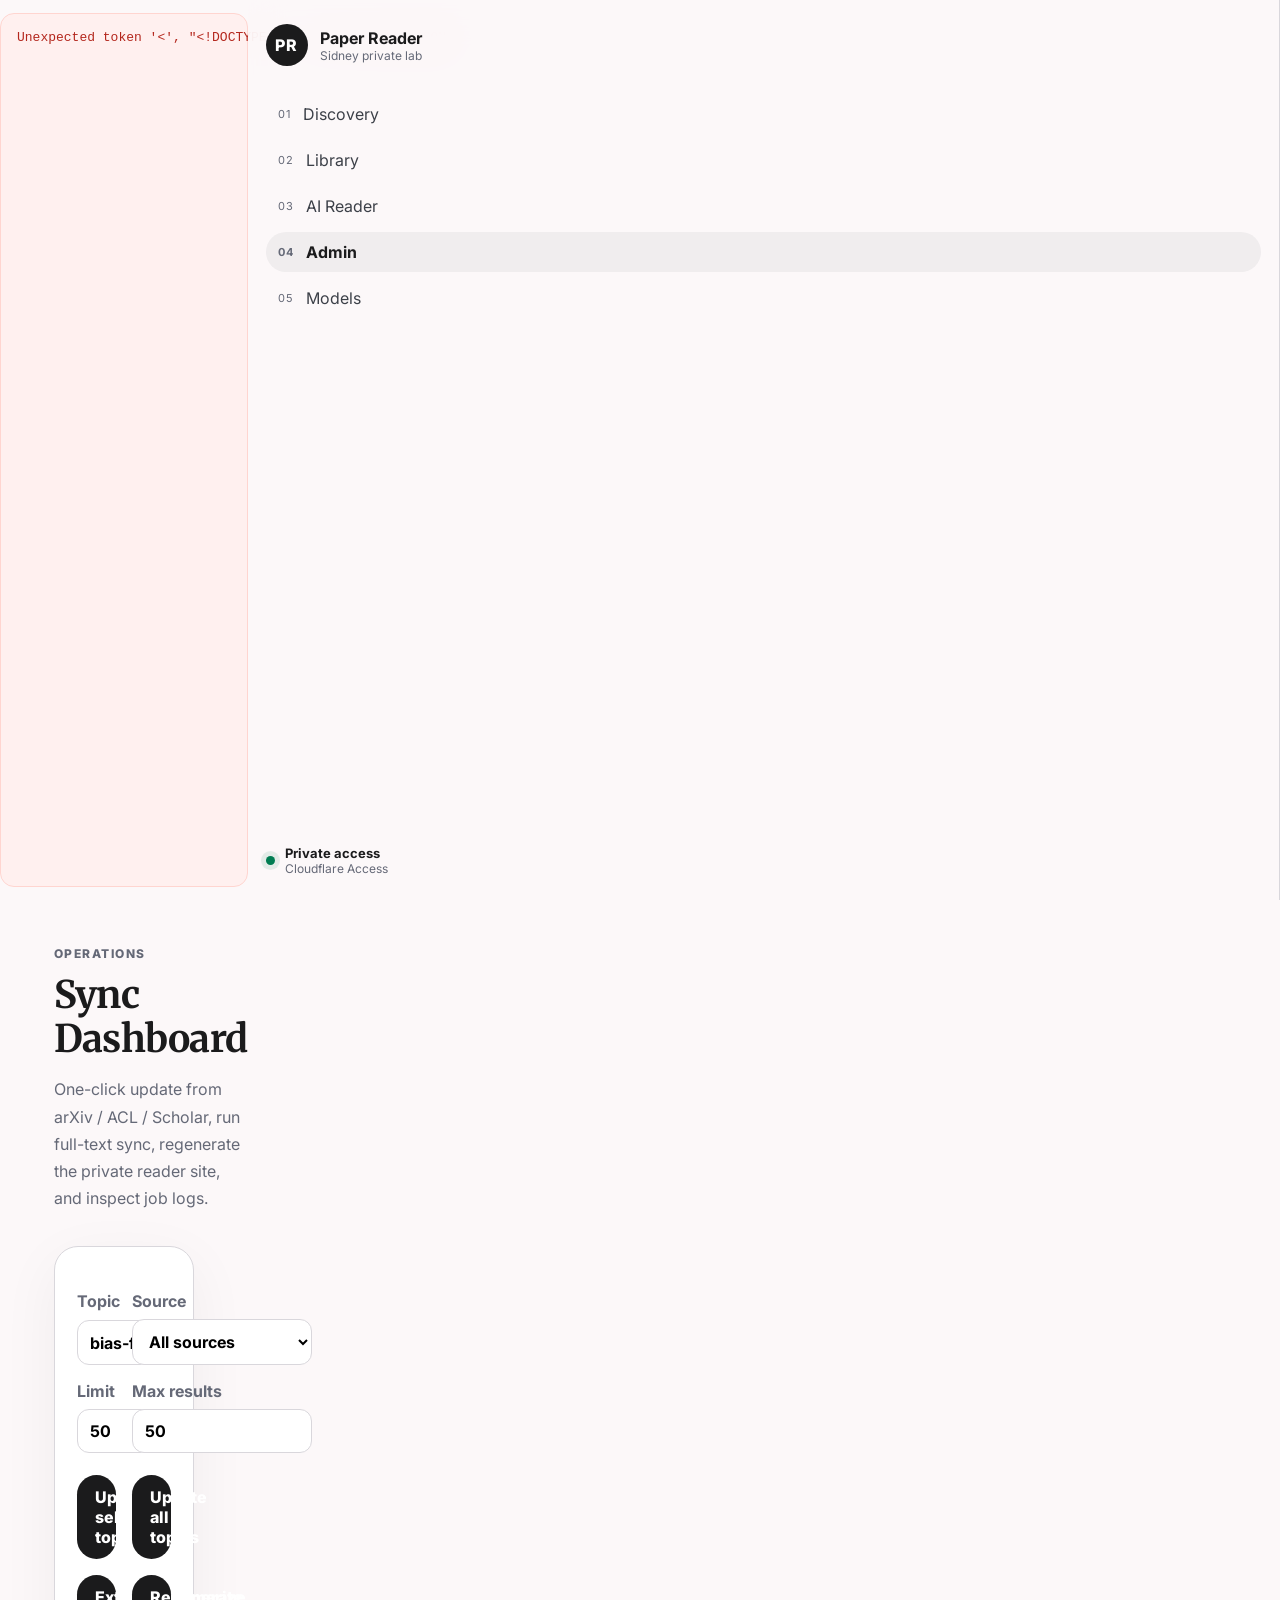
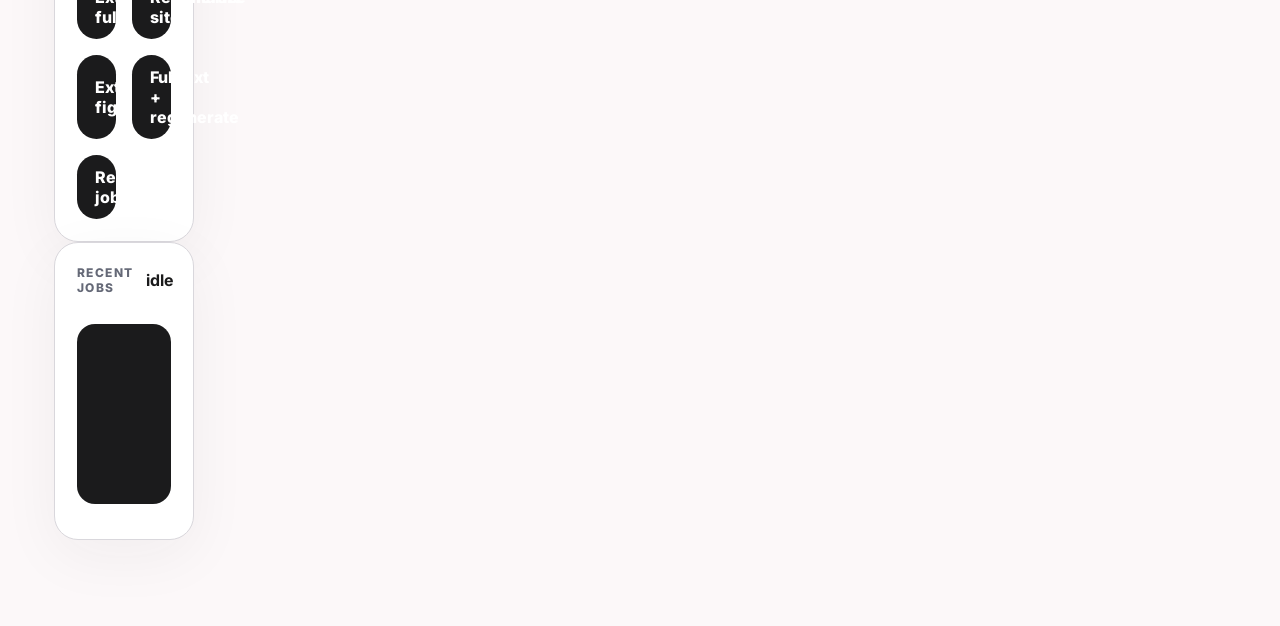
==== commit b9d0f1dd: "feat: extract PDF figures for reader gallery" ====
--- a/paper_search/reader_web/admin.html
+++ b/paper_search/reader_web/admin.html
@@ -1,3 +1,3 @@
 <!doctype html>
 <html lang="zh-CN"><head><meta charset="utf-8" /><meta name="viewport" content="width=device-width, initial-scale=1" /><title>Admin · __SITE_TITLE__</title><link rel="stylesheet" href="assets/style.css?v=multi-1" /></head>
-<body class="reader-app" data-page="admin"><aside class="sidebar" data-nav></aside><main class="main-frame"><header class="masthead compact"><div><p class="eyebrow">Operations</p><h1>Sync Dashboard</h1><p class="lead">One-click update from arXiv / ACL / Scholar, run full-text sync, regenerate the private reader site, and inspect job logs.</p></div></header><section class="settings-card admin-card"><div class="settings-grid"><label>Topic<input id="admin-topic" value="bias-fairness" /></label><label>Source<select id="admin-source"><option value="all">All sources</option><option value="acl">ACL</option><option value="arxiv">arXiv</option><option value="scholar">Scholar</option></select></label><label>Limit<input id="admin-limit" type="number" value="50" min="1" max="1000" /></label><label>Max results<input id="admin-max-results" type="number" value="50" min="1" max="500" /></label></div><div class="action-grid"><button data-job-action="update">Update selected topic</button><button data-job-action="update-all">Update all topics</button><button data-job-action="fulltext">Extract/summarize fulltext</button><button data-job-action="regenerate">Regenerate site</button><button data-job-action="fulltext-and-regenerate">Fulltext + regenerate</button><button data-refresh-jobs="1">Refresh jobs</button></div></section><section class="settings-card"><div class="section-head"><span>Recent jobs</span><strong id="job-status-title">idle</strong></div><div id="job-list" class="job-list"></div><pre id="job-output" class="job-output"></pre></section></main><script src="assets/app.js?v=multi-1"></script></body></html>
+<body class="reader-app" data-page="admin"><aside class="sidebar" data-nav></aside><main class="main-frame"><header class="masthead compact"><div><p class="eyebrow">Operations</p><h1>Sync Dashboard</h1><p class="lead">One-click update from arXiv / ACL / Scholar, run full-text sync, regenerate the private reader site, and inspect job logs.</p></div></header><section class="settings-card admin-card"><div class="settings-grid"><label>Topic<input id="admin-topic" value="bias-fairness" /></label><label>Source<select id="admin-source"><option value="all">All sources</option><option value="acl">ACL</option><option value="arxiv">arXiv</option><option value="scholar">Scholar</option></select></label><label>Limit<input id="admin-limit" type="number" value="50" min="1" max="1000" /></label><label>Max results<input id="admin-max-results" type="number" value="50" min="1" max="500" /></label></div><div class="action-grid"><button data-job-action="update">Update selected topic</button><button data-job-action="update-all">Update all topics</button><button data-job-action="fulltext">Extract/summarize fulltext</button><button data-job-action="regenerate">Regenerate site</button><button data-job-action="extract-figures">Extract figures</button><button data-job-action="fulltext-and-regenerate">Fulltext + regenerate</button><button data-refresh-jobs="1">Refresh jobs</button></div></section><section class="settings-card"><div class="section-head"><span>Recent jobs</span><strong id="job-status-title">idle</strong></div><div id="job-list" class="job-list"></div><pre id="job-output" class="job-output"></pre></section></main><script src="assets/app.js?v=multi-1"></script></body></html>
--- a/paper_search/reader_web/assets/style.css
+++ b/paper_search/reader_web/assets/style.css
@@ -3,3 +3,13 @@
 /* AI three-column reader */.ai-reader-app{grid-template-columns:300px minmax(420px,1fr) 360px;height:100vh;overflow:hidden}.reader-left,.reader-chat{height:100vh;overflow:auto;background:rgba(252,248,249,.94);border-right:1px solid var(--line);padding:22px;display:flex;flex-direction:column;gap:18px}.reader-chat{border-right:0;border-left:1px solid var(--line);background:var(--surface-low)}.left-panel,.chat-config{background:var(--surface);border:1px solid var(--line);border-radius:20px;padding:16px;display:grid;gap:10px}.paper-list-panel{min-height:0;flex:1}.ai-paper-list{display:grid;gap:8px;overflow:auto}.ai-paper-item{border:1px solid transparent;background:transparent;border-radius:14px;padding:12px;text-align:left;display:grid;gap:4px;cursor:pointer}.ai-paper-item:hover,.ai-paper-item.active{background:var(--surface-mid);border-color:var(--line)}.ai-paper-item strong{font-family:Merriweather,serif;font-size:14px;line-height:1.35}.ai-paper-item span,.ai-paper-item small{color:var(--muted);font-size:12px}.reader-center{height:100vh;overflow:auto;padding:24px 28px 34px}.ai-paper-header{margin:0 auto 18px;max-width:980px}.ai-paper-header h1{font-family:Merriweather,serif;font-size:30px;line-height:1.2;margin:8px 0 10px}.ai-paper-header p{color:var(--muted);line-height:1.5}.pdf-shell{max-width:980px;margin:0 auto;background:var(--surface);border:1px solid var(--line);border-radius:24px;overflow:hidden;box-shadow:var(--shadow)}.pdf-toolbar{height:58px;padding:10px 14px;border-bottom:1px solid var(--line);display:flex;justify-content:space-between;gap:12px;align-items:center}.pdf-toolbar strong{display:block}.pdf-toolbar span{font-size:12px;color:var(--muted)}.pdf-actions{display:flex;gap:8px;align-items:center}.tiny{border:1px solid var(--line);background:var(--surface-low);border-radius:999px;padding:7px 11px;font-size:12px;font-weight:800;cursor:pointer}.tiny.active{background:var(--text);color:#fff}.tiny.ghost{color:var(--blue);background:#fff}#pdf-frame{width:100%;height:calc(100vh - 230px);min-height:560px;border:0;background:#f3f3f3}.synced-note{padding:34px;min-height:560px}.reader-chat .prompt-row{margin:0}.prompt-row{display:flex;gap:8px;flex-wrap:wrap;margin-top:18px}.prompt-row.vertical{display:grid}.prompt-chip{border:1px solid var(--line);background:var(--surface);border-radius:999px;padding:9px 12px;cursor:pointer;color:#333;text-align:left}.prompt-chip:hover{border-color:var(--blue);color:var(--blue)}.chat-log{flex:1;overflow:auto;padding:6px 0;display:flex;flex-direction:column;gap:12px}.bubble{max-width:92%;border:1px solid var(--line);background:var(--surface);padding:13px 15px;border-radius:18px;line-height:1.65;white-space:pre-wrap}.bubble.user{align-self:flex-end;background:var(--text);color:#fff}.bubble.error{background:#fff0ef;color:var(--red)}.floating-composer{display:flex;gap:10px;background:#fff;border:1px solid var(--line);border-radius:24px;padding:10px;box-shadow:0 18px 55px rgba(33,36,44,.10)}.floating-composer textarea{flex:1;border:0;outline:0;resize:none;min-height:46px;padding:10px;background:transparent}.floating-composer button{border:0;border-radius:999px;background:var(--green);color:#fff;padding:10px 18px;font-weight:800;cursor:pointer}.chat-config{grid-template-columns:1fr}.chat-config select,.chat-config input{width:100%;min-width:0}
 /* simple paper page */.reading-hero{max-width:980px;margin:20px auto 32px}.reading-hero h1{font-family:Merriweather,serif;font-size:42px;line-height:1.18;letter-spacing:-.02em;margin:10px 0 16px}.reading-hero p{color:var(--muted);line-height:1.7}.reading-layout{display:grid;grid-template-columns:minmax(0,780px) 320px;gap:54px;align-items:start;justify-content:center}.reading-column{background:var(--surface);border:1px solid var(--line);border-radius:28px;padding:44px}.content-section{scroll-margin-top:24px;border-bottom:1px solid var(--line);padding-bottom:28px;margin-bottom:30px}.content-section:last-child{border-bottom:0;margin-bottom:0}.content-section h2{font-family:Merriweather,serif;font-size:24px;margin:0 0 16px}.content-section p{font-family:Merriweather,serif;font-size:17px;line-height:1.85;color:#30323a;white-space:pre-wrap}.insight-column{position:sticky;top:24px;display:grid;gap:16px}.meta-list{display:grid;grid-template-columns:90px 1fr;gap:10px;margin:12px 0 0}.meta-list dt{color:var(--muted);font-size:12px;text-transform:uppercase;letter-spacing:.08em}.meta-list dd{margin:0}.status-pill{border-radius:999px;background:#e8f7ef;color:var(--green);padding:4px 9px;font-size:12px;font-weight:800}
 @media(max-width:1200px){.ai-reader-app{grid-template-columns:260px minmax(0,1fr)}.reader-chat{grid-column:1/3;height:42vh;border-left:0;border-top:1px solid var(--line)}.reader-center{height:58vh}.reader-left{height:58vh}}@media(max-width:900px){.reader-app,.ai-reader-app{display:block;height:auto;overflow:auto}.sidebar,.reader-left,.reader-chat{position:relative;height:auto;border-right:0;border-bottom:1px solid var(--line)}.main-frame,.reader-center{padding:24px}.editorial-grid,.reading-layout{grid-template-columns:1fr}.stats-strip,.continue-grid,.paper-grid{grid-template-columns:repeat(2,minmax(0,1fr))}.insight-column{position:relative;top:auto}#pdf-frame{height:560px}}@media(max-width:680px){.masthead,.library-toolbar{display:block}.stats-strip,.continue-grid,.paper-grid,.settings-grid,.action-grid{grid-template-columns:1fr}.hero-paper{padding:26px;min-height:320px}.hero-paper h2,.reading-hero h1{font-size:28px}.filters{justify-content:stretch}.filters input,.filters select{width:100%}.reading-column{padding:24px}}
+.figure-gallery { display:flex; flex-direction:column; gap:12px; margin-top:12px; }
+.figure-card { display:block; border:1px solid var(--line); border-radius:18px; padding:10px; background:rgba(255,255,255,.48); color:var(--ink); text-decoration:none; }
+.figure-card:hover { border-color:var(--accent); box-shadow:0 12px 28px rgba(64,44,25,.08); }
+.figure-card img { width:100%; max-height:220px; object-fit:contain; border-radius:13px; background:#fff; border:1px solid rgba(90,68,48,.12); margin-bottom:9px; }
+.figure-card strong { display:block; font-size:13px; line-height:1.35; }
+.figure-card small { display:block; color:var(--muted); margin-top:3px; }
+.figure-card p { margin:7px 0 0; color:var(--muted); font-size:12px; line-height:1.45; }
+.figure-card table { width:100%; border-collapse:collapse; margin-top:8px; font-size:11px; overflow:hidden; }
+.figure-card td { border:1px solid rgba(90,68,48,.14); padding:4px; }
+.empty-mini { color:var(--muted); font-size:13px; line-height:1.5; padding:10px; border:1px dashed var(--line); border-radius:14px; }
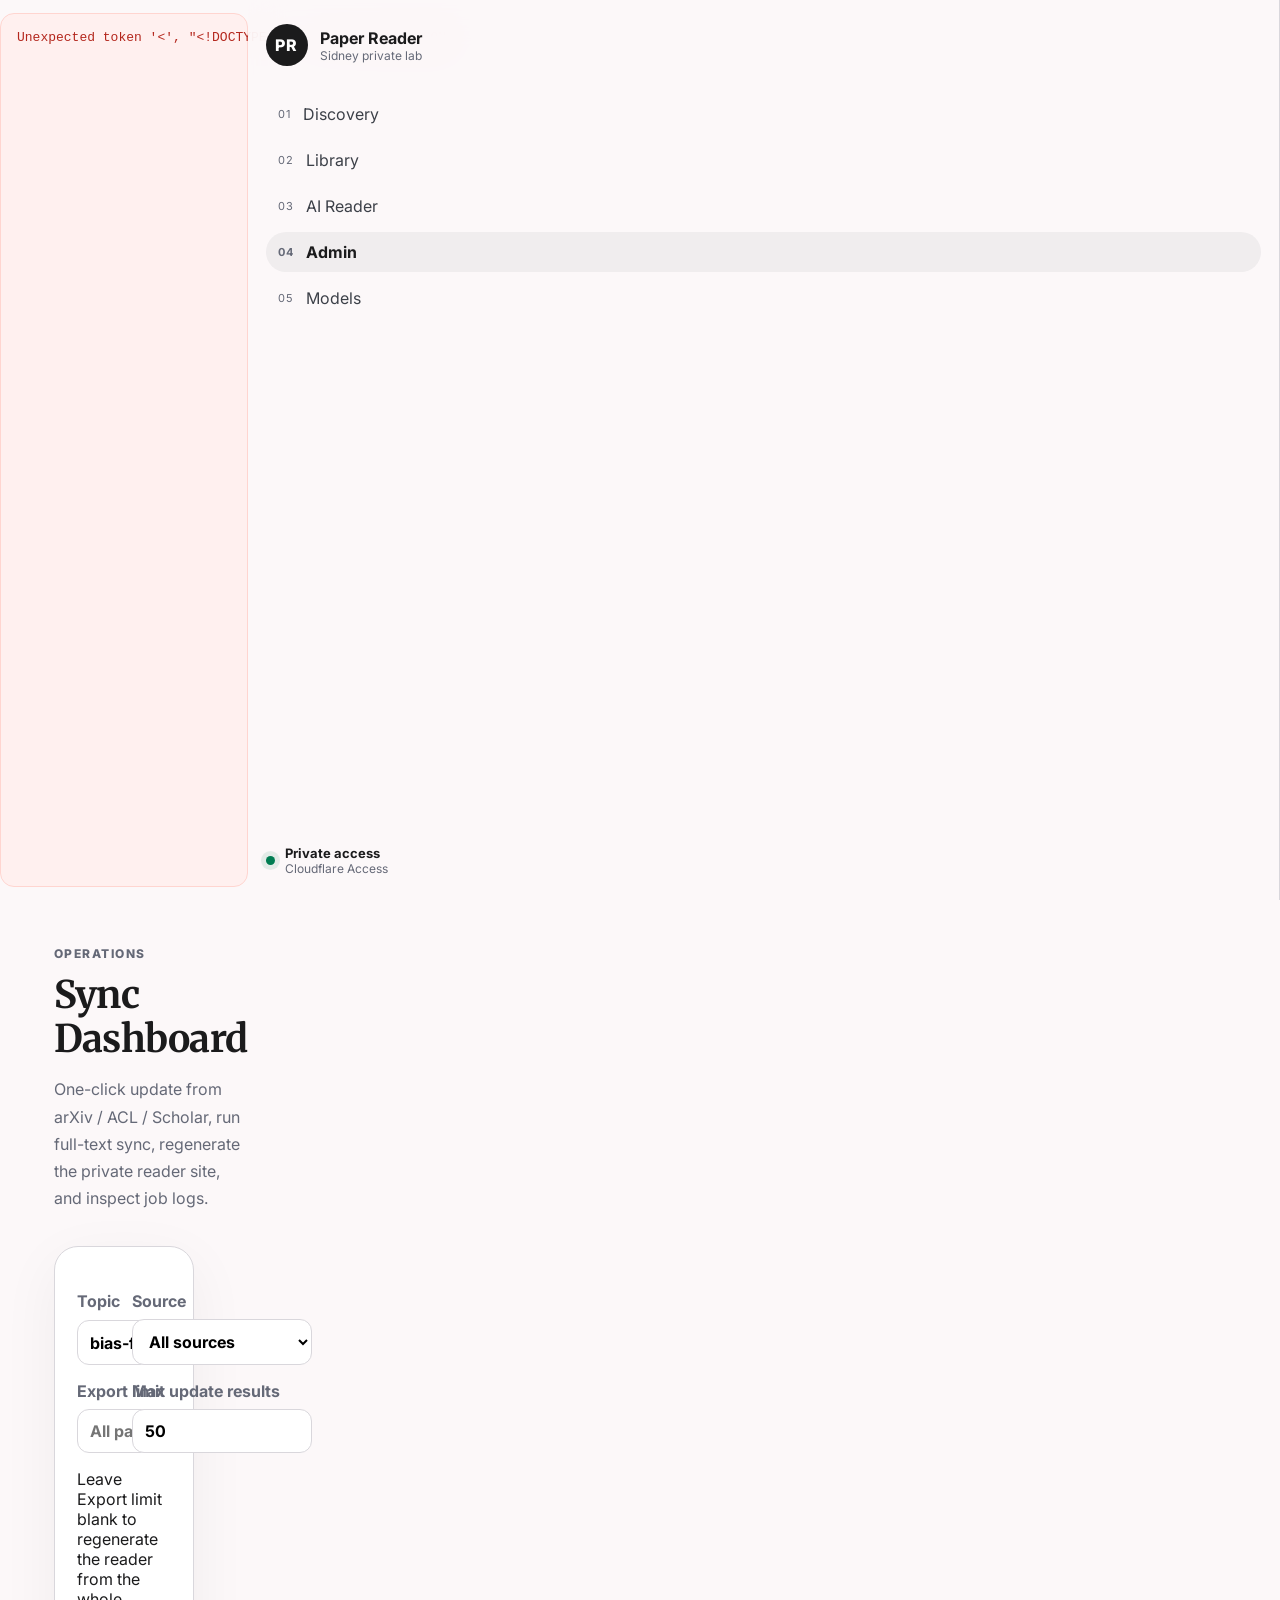
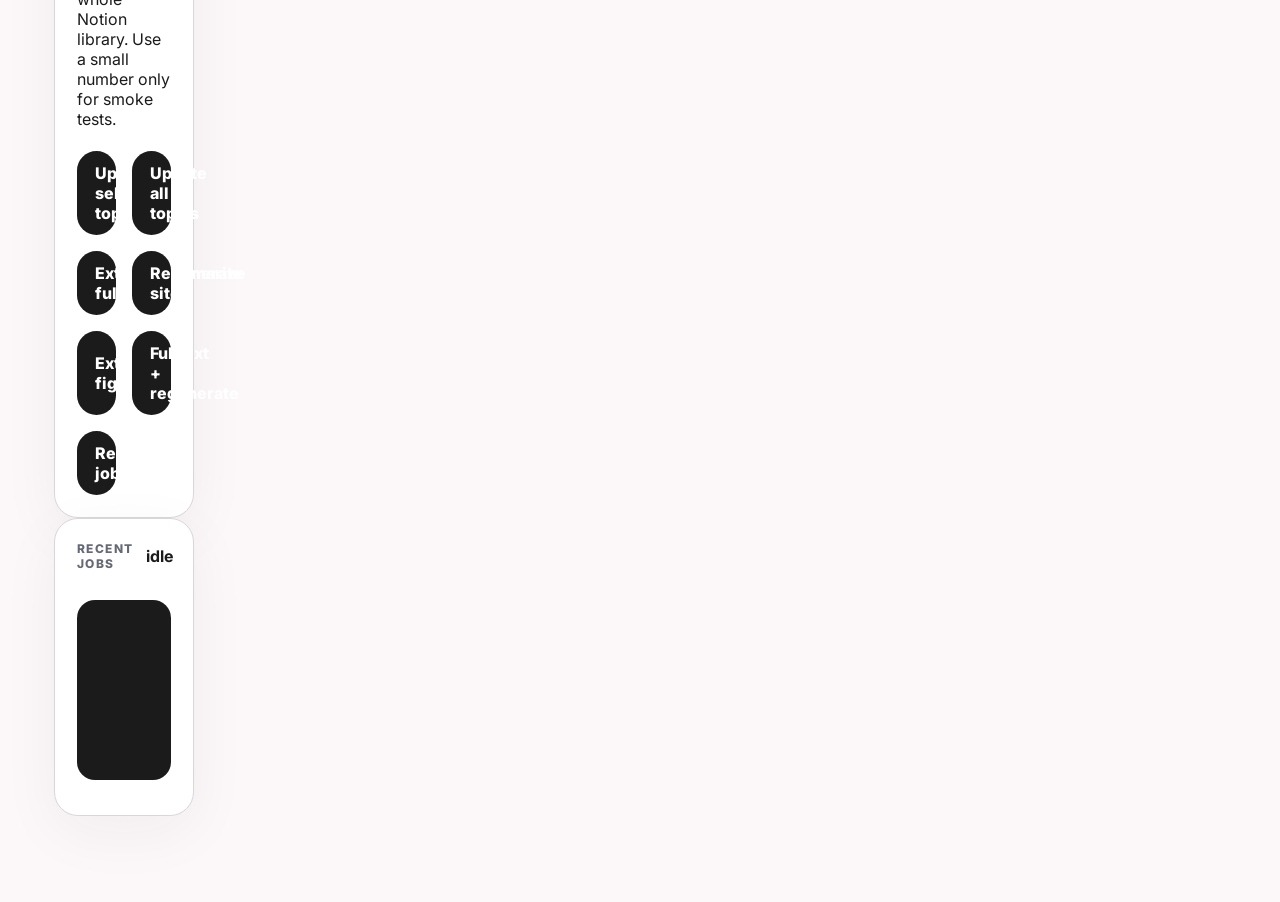
==== commit 36ec70e1: "fix: regenerate reader from full library by default" ====
--- a/paper_search/reader_web/admin.html
+++ b/paper_search/reader_web/admin.html
@@ -1,3 +1,3 @@
 <!doctype html>
 <html lang="zh-CN"><head><meta charset="utf-8" /><meta name="viewport" content="width=device-width, initial-scale=1" /><title>Admin · __SITE_TITLE__</title><link rel="stylesheet" href="assets/style.css?v=multi-1" /></head>
-<body class="reader-app" data-page="admin"><aside class="sidebar" data-nav></aside><main class="main-frame"><header class="masthead compact"><div><p class="eyebrow">Operations</p><h1>Sync Dashboard</h1><p class="lead">One-click update from arXiv / ACL / Scholar, run full-text sync, regenerate the private reader site, and inspect job logs.</p></div></header><section class="settings-card admin-card"><div class="settings-grid"><label>Topic<input id="admin-topic" value="bias-fairness" /></label><label>Source<select id="admin-source"><option value="all">All sources</option><option value="acl">ACL</option><option value="arxiv">arXiv</option><option value="scholar">Scholar</option></select></label><label>Limit<input id="admin-limit" type="number" value="50" min="1" max="1000" /></label><label>Max results<input id="admin-max-results" type="number" value="50" min="1" max="500" /></label></div><div class="action-grid"><button data-job-action="update">Update selected topic</button><button data-job-action="update-all">Update all topics</button><button data-job-action="fulltext">Extract/summarize fulltext</button><button data-job-action="regenerate">Regenerate site</button><button data-job-action="extract-figures">Extract figures</button><button data-job-action="fulltext-and-regenerate">Fulltext + regenerate</button><button data-refresh-jobs="1">Refresh jobs</button></div></section><section class="settings-card"><div class="section-head"><span>Recent jobs</span><strong id="job-status-title">idle</strong></div><div id="job-list" class="job-list"></div><pre id="job-output" class="job-output"></pre></section></main><script src="assets/app.js?v=multi-1"></script></body></html>
+<body class="reader-app" data-page="admin"><aside class="sidebar" data-nav></aside><main class="main-frame"><header class="masthead compact"><div><p class="eyebrow">Operations</p><h1>Sync Dashboard</h1><p class="lead">One-click update from arXiv / ACL / Scholar, run full-text sync, regenerate the private reader site, and inspect job logs.</p></div></header><section class="settings-card admin-card"><div class="settings-grid"><label>Topic<input id="admin-topic" value="bias-fairness" /></label><label>Source<select id="admin-source"><option value="all">All sources</option><option value="acl">ACL</option><option value="arxiv">arXiv</option><option value="scholar">Scholar</option></select></label><label>Export limit<input id="admin-limit" type="text" value="" placeholder="All papers" /></label><label>Max update results<input id="admin-max-results" type="number" value="50" min="1" max="500" /></label></div><p class="muted admin-hint">Leave Export limit blank to regenerate the reader from the whole Notion library. Use a small number only for smoke tests.</p><div class="action-grid"><button data-job-action="update">Update selected topic</button><button data-job-action="update-all">Update all topics</button><button data-job-action="fulltext">Extract/summarize fulltext</button><button data-job-action="regenerate">Regenerate site</button><button data-job-action="extract-figures">Extract figures</button><button data-job-action="fulltext-and-regenerate">Fulltext + regenerate</button><button data-refresh-jobs="1">Refresh jobs</button></div></section><section class="settings-card"><div class="section-head"><span>Recent jobs</span><strong id="job-status-title">idle</strong></div><div id="job-list" class="job-list"></div><pre id="job-output" class="job-output"></pre></section></main><script src="assets/app.js?v=multi-1"></script></body></html>
--- a/paper_search/reader_web/assets/style.css
+++ b/paper_search/reader_web/assets/style.css
@@ -13,3 +13,4 @@
 .figure-card table { width:100%; border-collapse:collapse; margin-top:8px; font-size:11px; overflow:hidden; }
 .figure-card td { border:1px solid rgba(90,68,48,.14); padding:4px; }
 .empty-mini { color:var(--muted); font-size:13px; line-height:1.5; padding:10px; border:1px dashed var(--line); border-radius:14px; }
+.llm-find-panel{margin:4px 0 28px}.llm-find-form{height:54px;border:1px solid var(--line);background:var(--surface);border-radius:12px;box-shadow:0 6px 22px rgba(33,36,44,.06);display:grid;grid-template-columns:auto minmax(0,1fr) auto;align-items:center;gap:10px;padding:0 12px}.llm-find-form:focus-within{border-color:#b9b4bd;box-shadow:0 12px 34px rgba(33,36,44,.1)}.sparkle{color:var(--blue);font-size:18px}.llm-find-form input{border:0;outline:0;background:transparent;color:var(--text);width:100%;height:48px}.kbd-btn{border:1px solid var(--line);background:var(--surface-low);border-radius:8px;padding:5px 9px;color:var(--muted);font-weight:800;cursor:pointer}.rank-status{min-height:20px;margin:8px 2px;color:var(--muted);font-size:13px}.rank-results{display:grid;gap:10px;margin-top:10px}.rank-card{display:grid;grid-template-columns:42px 1fr;gap:12px;align-items:start;border:1px solid var(--line);border-radius:18px;background:rgba(255,255,255,.72);padding:14px;box-shadow:0 10px 32px rgba(33,36,44,.05)}.rank-card:hover{border-color:#b9b4bd;background:#fff}.rank-num{width:34px;height:34px;border-radius:50%;background:var(--text);color:#fff;display:grid;place-items:center;font-size:12px;font-weight:800}.rank-card strong{font-family:Merriweather,serif;line-height:1.35}.rank-card p{margin:6px 0;color:#30323a;line-height:1.55}.rank-card small,.rank-empty{color:var(--muted);font-size:13px}.library-find{margin-top:-4px}
